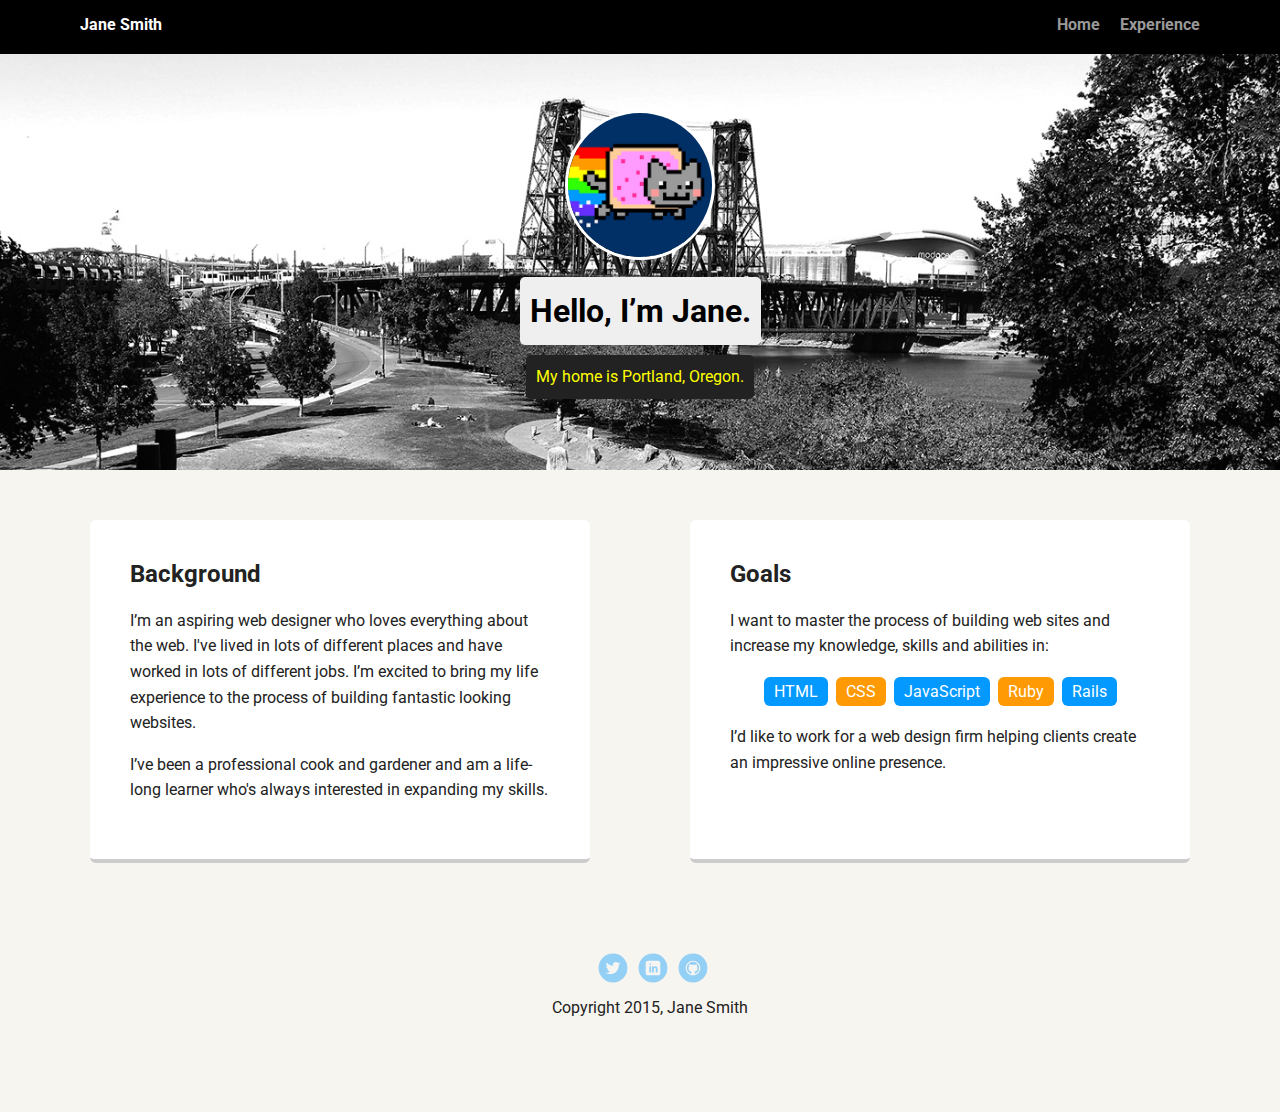
==== index.html @ 3268799e "Added initial project files." ====
<!doctype html>
<html lang="en">
<head>
  <meta charset="utf-8">
  <title>Jane Smith's Profile</title>
  <meta name="viewport" content="width=device-width, initial-scale=1.0">
  <link rel="stylesheet" href="styles.css">
  <link href="https://fonts.googleapis.com/css?family=Muli%7CRoboto:400,300,500,700,900" rel="stylesheet"></head>
  <body>

    <div class="main-nav">
        <ul class="nav">
          <li class="name">Jane Smith</li>
          <li><a href="#">Home</a></li>
          <li><a href="#">Experience</a></li>
        </ul>
    </div>

    <header>
      <img src="images/me.png" alt="Drawing of Jane Smith" class="profile-image">
      <h1 class="tag name">Hello, I’m Jane.</h1>
      <p class="tag location">My home is Portland, Oregon.</p>
    </header>

    <main class="flex">
      <div class="card">
        <h2>Background</h2>
        <p>I’m an aspiring web designer who loves everything about the web. I've lived in lots of different places and have worked in lots of different jobs. I’m excited to bring my life experience to the process of building fantastic looking websites.</p>
        <p>I’ve been a professional cook and gardener and am a life-long learner who's always interested in expanding my skills.</p>
      </div> 

      <div class="card">
        <h2>Goals</h2>
        <p>I want to master the process of building web sites and increase my knowledge, skills and abilities in:</p>
        <ul class="skills">
          <li>HTML</li>
          <li>CSS</li>
          <li>JavaScript</li>
          <li>Ruby</li>
          <li>Rails</li>
        </ul>
        <p>I’d like to work for a web design firm helping clients create an impressive online presence.</p>
      </div> 

    </main>
    <footer>
      <ul>
        <li><a href="#" class="social twitter">Twitter</a></li>
        <li><a href="#" class="social linkedin">LinkedIn</a></li>
        <li><a href="#" class="social github">Github</a></li>
      </ul>
      <p class="copyright">Copyright 2015, Jane Smith</p>
    </footer>
  </body>
  </html>
---- styles.css ----
/* Global Layout Set-up */
* { 
  box-sizing: border-box;
}
  
body {
  margin: 0;
  padding: 0;
  text-align: center;
  font-family: 'Roboto', sans-serif;
  color: #222;
  background: #f7f5f0;
}
/* Link Styles */

a {
  text-decoration: none;
  color: #999;
}
a:hover {
  color: #6633ff;
}

/* Section Styles */

.main-nav {
  width: 100%;
  background: black;
  min-height: 30px;
  padding: 10px;
  position: fixed;
  text-align: center;
}
.nav {
  display: flex;
  justify-content: space-around;
  font-weight: 700;
  list-style-type: none;
  margin: 0 auto;
  padding: 0;
}

.nav .name {
    display: block;
    margin-right: auto;
    color: white;
}
.nav li {
  padding: 5px 10px 10px 10px;
}
.nav a {
  transition: all .5s;
}
.nav a:hover {
  color: white
}

header {
  text-align: center;
  background: url('images/portland.jpg') no-repeat top center ;
  background-size: cover;
  overflow: hidden;
  padding-top: 60px;
}
header {
  line-height: 1.5;
}
header .profile-image {
  margin-top: 50px;
  width: 150px;
  height: 150px;
  border-radius: 50%;
  border: 3px solid white;
  transition: all .5s;
}
header .profile-image:hover {
  transform: scale(1.2) rotate(5deg);
}
.tag {
  background-color: #efefef;
  color: black;
  padding: 10px;
  border-radius: 5px;
  display: table;
  margin: 10px auto;
} 
.location {
  background-color: #222;
  color: yellow;
}
.card {
  margin: 30px;
  padding: 20px 40px 40px;
  max-width: 500px;
  text-align: left;
  background: #fff;
  border-bottom: 4px solid #ccc;
  border-radius: 6px;
  transition: all .5s;
}
.card:hover {
  border-color: #ff99ff;
}

ul.skills {
  padding: 0;
  text-align: center;
}

.skills li {
  border-radius: 6px;
  display: inline-block;
  background: #ff9904;
  color: white;
  padding: 5px 10px;
  margin: 2px;
}

.skills li:nth-child(odd) {
  background: #0399ff;
}

footer {
  width: 100%;
  min-height: 30px;
  padding: 20px 0 40px 20px;
}

footer .copyright {
  top: -8px;
  font-size: .75em;
}

footer ul {
  list-style-type: none;
  margin: 0;
  padding: 0;
}

footer ul li {
  display: inline-block;
}

a.social {
  display: inline-block;
  text-indent: -9999px;
  margin-left: 5px;
  width: 30px;
  height: 30px;
  background-size: 30px 30px;
  opacity: .4;
  transition: all .5s;
}
a.twitter {
  background-image: url(images/twitter.svg);
}
a.linkedin {
  background-image: url(images/linkedin.svg);
}
a.github {
  background-image: url(images/github.svg);
}
a.social:hover {
  opacity: 1;
}
.clearfix {
  clear: both;
}

/* Styles for larger screens */
@media screen and (min-width: 720px) {
  
  .flex {
      display: -ms-flexbox;      /* TWEENER - IE 10 */
      display: flex; 
      max-width: 1200px;
      -ms-flex-pack: distribute;
      justify-content: space-around;
      margin: 0 auto;
  }

  header {
    min-height: 470px;
  }

  .nav {
    max-width: 1200px;
    padding: 0 30px;
  }


  main {
    padding-top: 20px;
  }

  main p {
    line-height: 1.6em;
  }

  footer {
    font-size: 1.3em;
    max-width: 1200px;
    margin: 40px auto;
  }

}
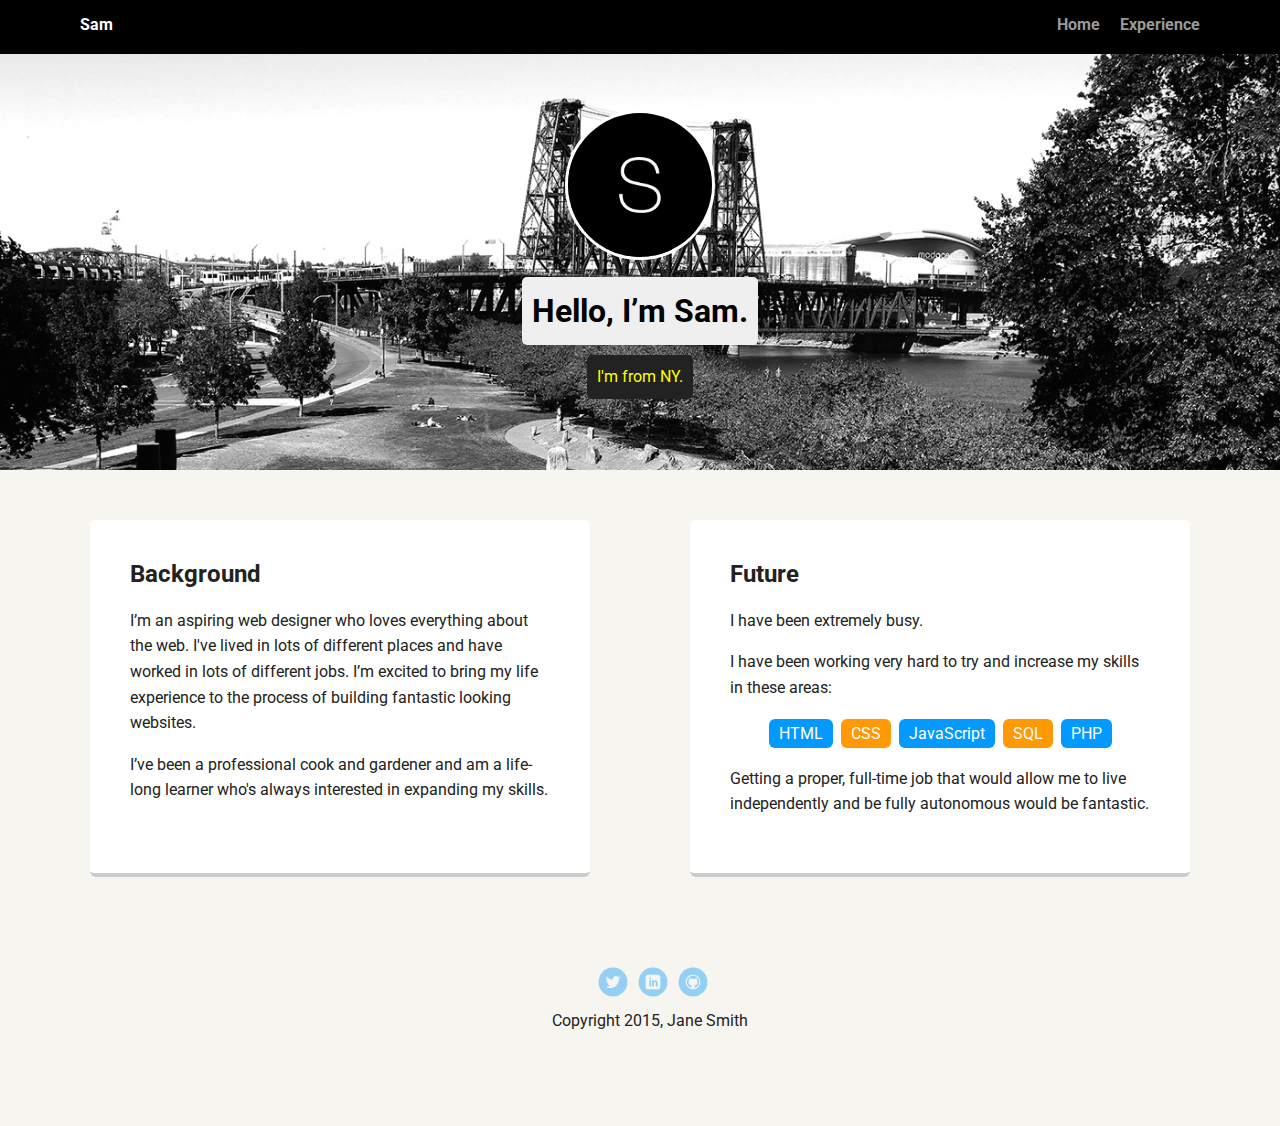
==== commit 788052cd: "Added a custom avatar. Updated avatar alt text. Updated "Goals" section to "Future" section." ====
--- a/index.html
+++ b/index.html
@@ -1,55 +1,56 @@
 <!doctype html>
 <html lang="en">
 <head>
-  <meta charset="utf-8">
-  <title>Jane Smith's Profile</title>
-  <meta name="viewport" content="width=device-width, initial-scale=1.0">
-  <link rel="stylesheet" href="styles.css">
-  <link href="https://fonts.googleapis.com/css?family=Muli%7CRoboto:400,300,500,700,900" rel="stylesheet"></head>
-  <body>
+    <meta charset="utf-8">
+    <title>Sam's Profile</title>
+    <meta name="viewport" content="width=device-width, initial-scale=1.0">
+    <link rel="stylesheet" href="styles.css">
+    <link href="https://fonts.googleapis.com/css?family=Muli%7CRoboto:400,300,500,700,900" rel="stylesheet"></head>
+    <body>
 
-    <div class="main-nav">
-        <ul class="nav">
-          <li class="name">Jane Smith</li>
-          <li><a href="#">Home</a></li>
-          <li><a href="#">Experience</a></li>
-        </ul>
-    </div>
+        <div class="main-nav">
+            <ul class="nav">
+                <li class="name">Sam</li>
+                <li><a href="#">Home</a></li>
+                <li><a href="#">Experience</a></li>
+            </ul>
+        </div>
 
-    <header>
-      <img src="images/me.png" alt="Drawing of Jane Smith" class="profile-image">
-      <h1 class="tag name">Hello, I’m Jane.</h1>
-      <p class="tag location">My home is Portland, Oregon.</p>
-    </header>
+        <header>
+            <img src="images/s-avatar.jpg" alt="'S' Icon for Sam Fortunato" class="profile-image">
+            <h1 class="tag name">Hello, I’m Sam.</h1>
+            <p class="tag location">I'm from NY.</p>
+        </header>
 
-    <main class="flex">
-      <div class="card">
-        <h2>Background</h2>
-        <p>I’m an aspiring web designer who loves everything about the web. I've lived in lots of different places and have worked in lots of different jobs. I’m excited to bring my life experience to the process of building fantastic looking websites.</p>
-        <p>I’ve been a professional cook and gardener and am a life-long learner who's always interested in expanding my skills.</p>
-      </div> 
+        <main class="flex">
+            <div class="card">
+                <h2>Background</h2>
+                <p>I’m an aspiring web designer who loves everything about the web. I've lived in lots of different places and have worked in lots of different jobs. I’m excited to bring my life experience to the process of building fantastic looking websites.</p>
+                <p>I’ve been a professional cook and gardener and am a life-long learner who's always interested in expanding my skills.</p>
+            </div> 
 
-      <div class="card">
-        <h2>Goals</h2>
-        <p>I want to master the process of building web sites and increase my knowledge, skills and abilities in:</p>
-        <ul class="skills">
-          <li>HTML</li>
-          <li>CSS</li>
-          <li>JavaScript</li>
-          <li>Ruby</li>
-          <li>Rails</li>
-        </ul>
-        <p>I’d like to work for a web design firm helping clients create an impressive online presence.</p>
-      </div> 
+            <div class="card">
+                <h2>Future</h2>
+                <p>I have been extremely busy.</p>
+                <p>I have been working very hard to try and increase my skills in these areas:</p>
+                <ul class="skills">
+                    <li>HTML</li>
+                    <li>CSS</li>
+                    <li>JavaScript</li>
+                    <li>SQL</li>
+                    <li>PHP</li>
+                </ul>
+                <p>Getting a proper, full-time job that would allow me to live independently and be fully autonomous would be fantastic.</p>
+            </div> 
 
-    </main>
-    <footer>
-      <ul>
-        <li><a href="#" class="social twitter">Twitter</a></li>
-        <li><a href="#" class="social linkedin">LinkedIn</a></li>
-        <li><a href="#" class="social github">Github</a></li>
-      </ul>
-      <p class="copyright">Copyright 2015, Jane Smith</p>
-    </footer>
-  </body>
-  </html>
+        </main>
+        <footer>
+            <ul>
+                <li><a href="#" class="social twitter">Twitter</a></li>
+                <li><a href="#" class="social linkedin">LinkedIn</a></li>
+                <li><a href="#" class="social github">Github</a></li>
+            </ul>
+            <p class="copyright">Copyright 2015, Jane Smith</p>
+        </footer>
+    </body>
+    </html>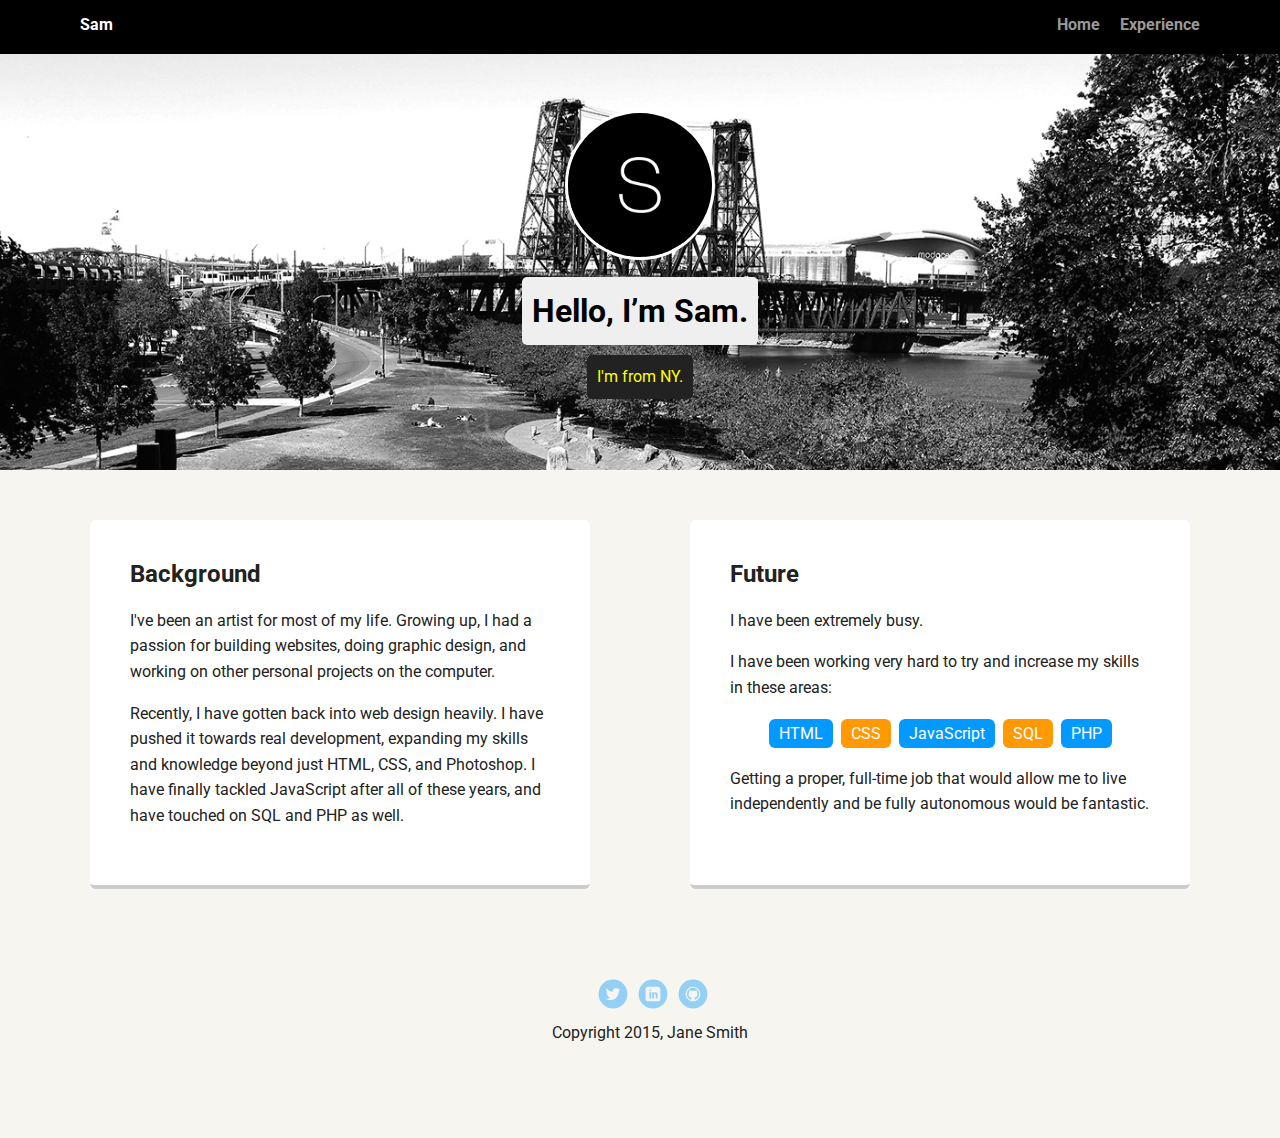
==== commit c2f56643: "Updated "Background" info/personal text." ====
--- a/index.html
+++ b/index.html
@@ -25,8 +25,8 @@
         <main class="flex">
             <div class="card">
                 <h2>Background</h2>
-                <p>I’m an aspiring web designer who loves everything about the web. I've lived in lots of different places and have worked in lots of different jobs. I’m excited to bring my life experience to the process of building fantastic looking websites.</p>
-                <p>I’ve been a professional cook and gardener and am a life-long learner who's always interested in expanding my skills.</p>
+                <p>I've been an artist for most of my life. Growing up, I had a passion for building websites, doing graphic design, and working on other personal projects on the computer.</p>
+                <p>Recently, I have gotten back into web design heavily. I have pushed it towards real development, expanding my skills and knowledge beyond just HTML, CSS, and Photoshop. I have finally tackled JavaScript after all of these years, and have touched on SQL and PHP as well.</p>
             </div> 
 
             <div class="card">
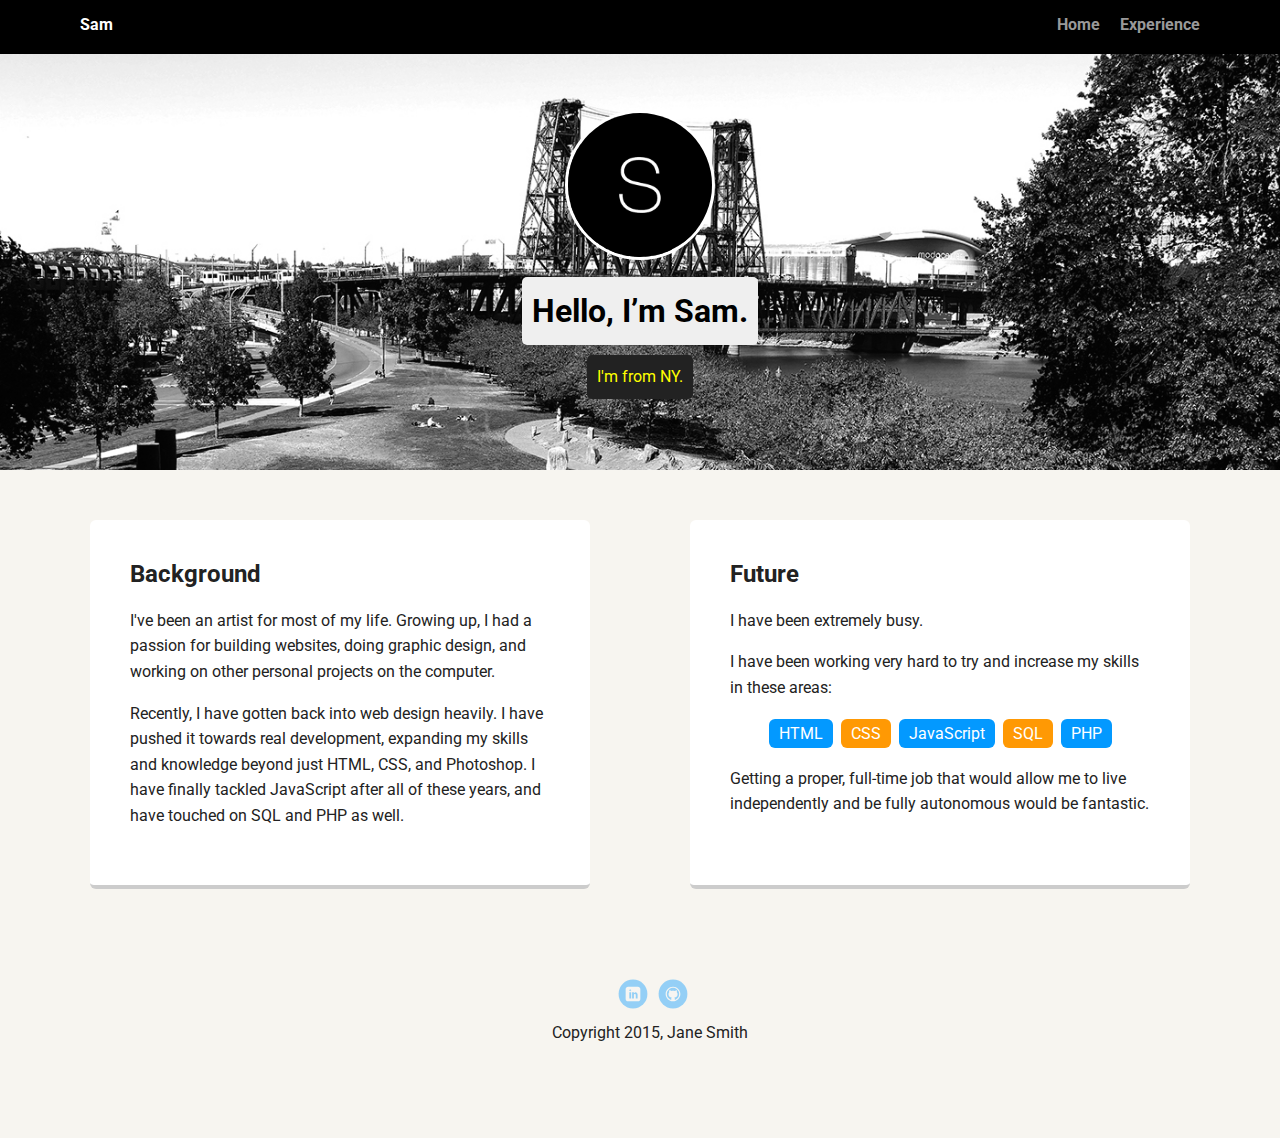
==== commit 781e4b63: "Added personal LinkedIn and GitHub links." ====
--- a/index.html
+++ b/index.html
@@ -46,9 +46,8 @@
         </main>
         <footer>
             <ul>
-                <li><a href="#" class="social twitter">Twitter</a></li>
-                <li><a href="#" class="social linkedin">LinkedIn</a></li>
-                <li><a href="#" class="social github">Github</a></li>
+                <li><a href="https://www.linkedin.com/in/sam-fortunato-ab918173/" class="social linkedin">LinkedIn</a></li>
+                <li><a href="https://github.com/samfortunato/" class="social github">Github</a></li>
             </ul>
             <p class="copyright">Copyright 2015, Jane Smith</p>
         </footer>
